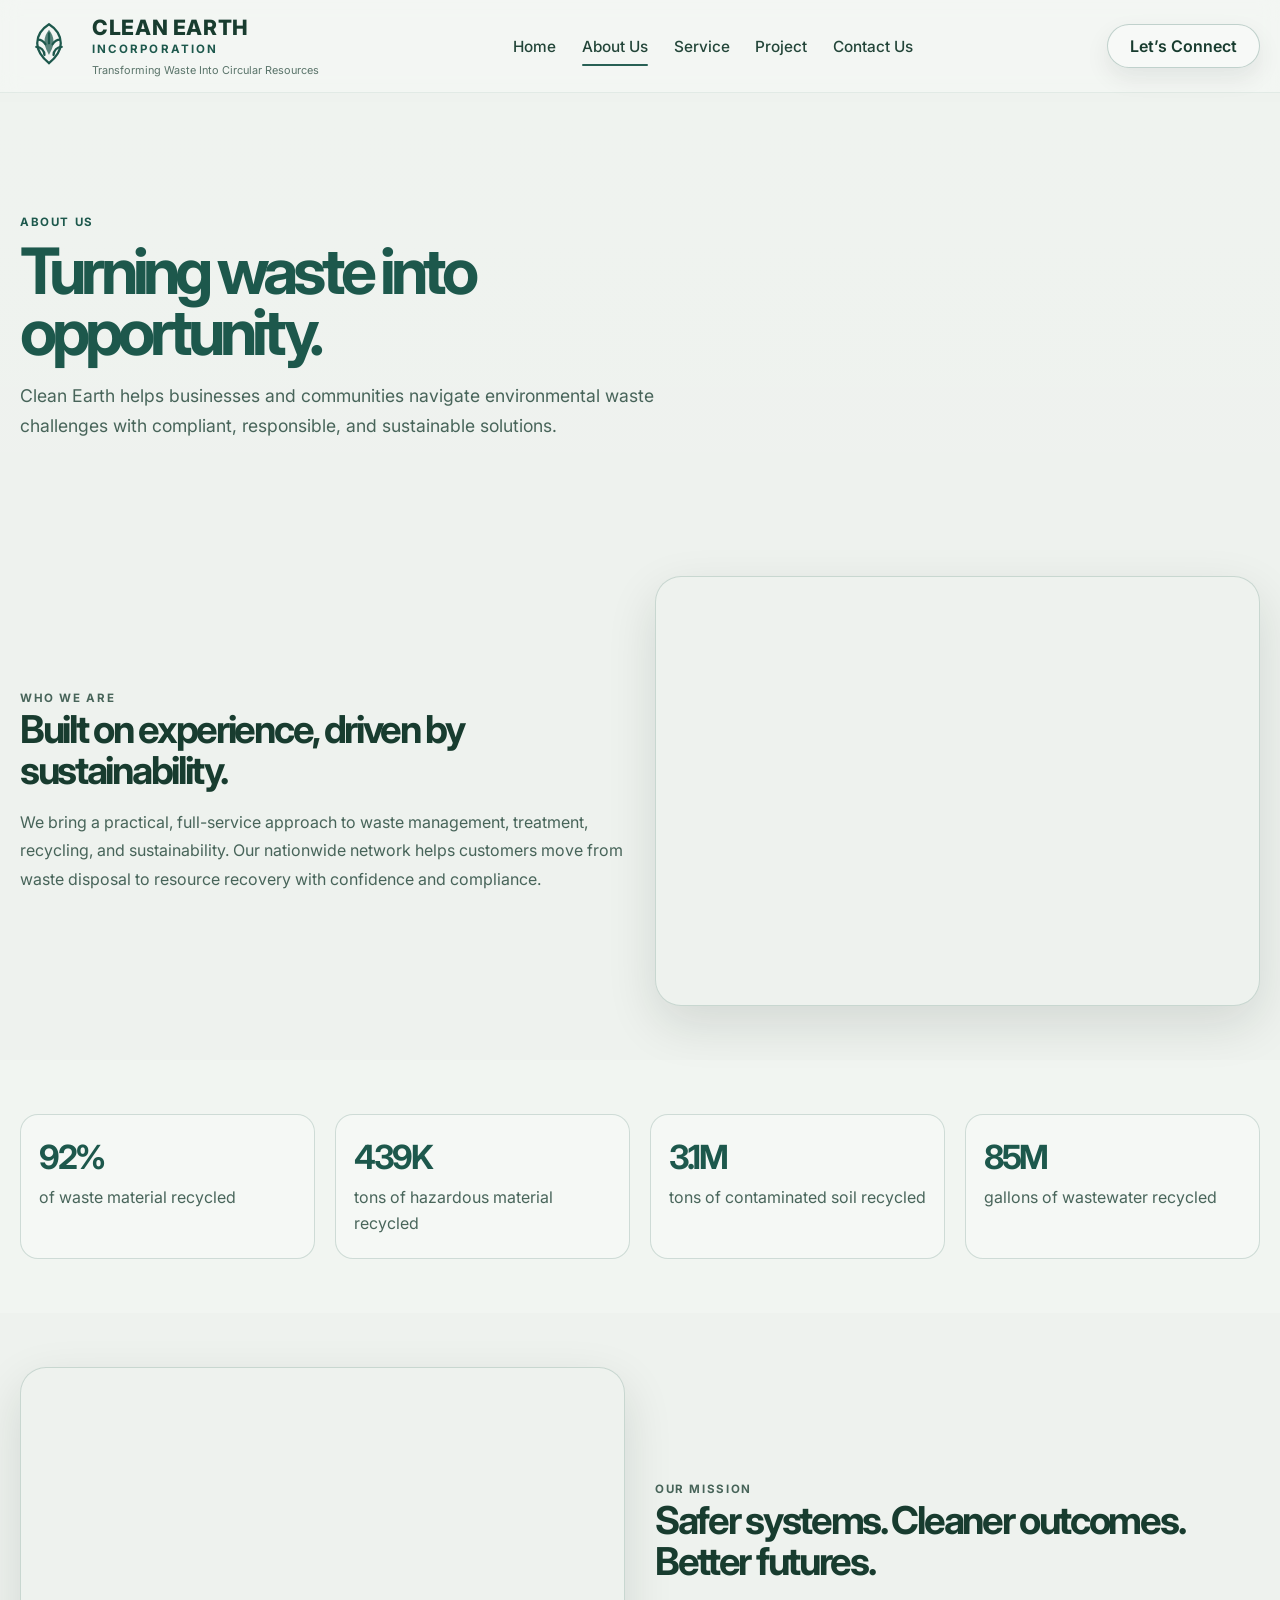
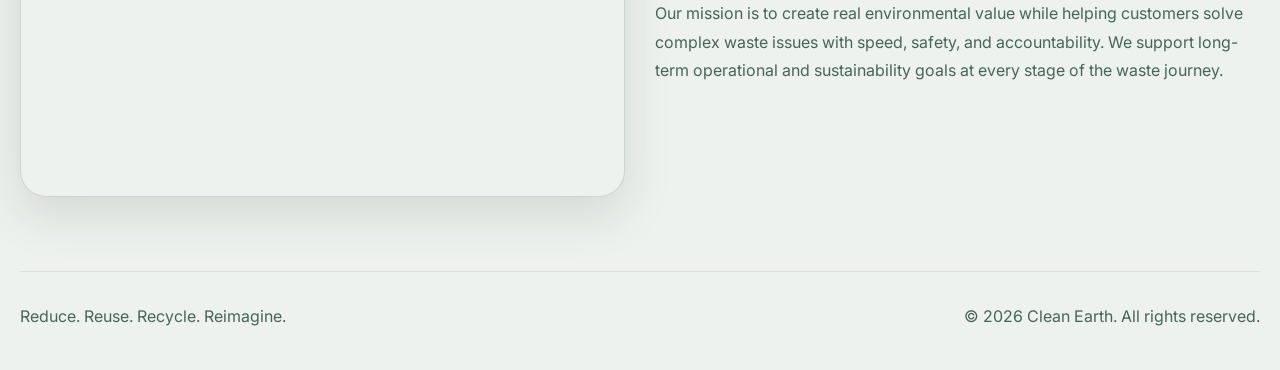
==== about.html @ e3dde5b9 "hello" ====
<!DOCTYPE html>
<html lang="en">
  <head>
    <meta charset="UTF-8" />
    <meta name="viewport" content="width=device-width, initial-scale=1.0" />
    <title>About Us | Clean Earth</title>
    <meta name="description" content="Learn about Clean Earth and our mission to transform waste into circular resources." />
    <link rel="preconnect" href="https://fonts.googleapis.com" />
    <link rel="preconnect" href="https://fonts.gstatic.com" crossorigin />
    <link href="https://fonts.googleapis.com/css2?family=Inter:wght@400;500;600;700;800&family=Cormorant+Garamond:wght@500;600;700&display=swap" rel="stylesheet" />
    <link rel="stylesheet" href="styles.css" />
  </head>
  <body>
    <header class="site-header">
      <div class="container nav-wrap">
        <div class="brand" aria-label="Clean Earth logo and brand">
          <div class="brand-mark" aria-hidden="true">
            <svg viewBox="0 0 64 64" role="img" aria-label="Clean Earth icon">
              <path d="M32 8c-8 5-13 12-13 21 0 10 7 17 13 22 6-5 13-12 13-22 0-9-5-16-13-21Z" fill="none" stroke="currentColor" stroke-width="2.5"/>
              <path d="M32 14c-3 4-5 8-5 13 0 7 4 12 5 15 1-3 5-8 5-15 0-5-2-9-5-13Z" fill="currentColor" opacity=".72"/>
              <path d="M18 33c5 0 9 4 9 9M46 33c-5 0-9 4-9 9M32 18v11M20 25c4 0 6 2 8 5M44 25c-4 0-6 2-8 5" fill="none" stroke="currentColor" stroke-width="2.5" stroke-linecap="round"/>
            </svg>
          </div>
          <div class="brand-text">
            <h2>CLEAN EARTH</h2>
            <span>INCORPORATION</span>
            <small>Transforming Waste Into Circular Resources</small>
          </div>
        </div>

        <button class="nav-toggle" aria-label="Toggle navigation" aria-expanded="false">
          <span></span>
          <span></span>
          <span></span>
        </button>

        <nav class="main-nav" aria-label="Main navigation">
          <a href="index.html">Home</a>
          <a href="about.html">About Us</a>
          <a href="service.html">Service</a>
          <a href="project.html">Project</a>
          <a href="contact.html">Contact Us</a>
        </nav>

        <a href="contact.html" class="connect-btn">Let’s Connect</a>
      </div>
    </header>

    <main>
      <section class="page-hero about-hero">
        <div class="container page-hero-inner">
          <div class="page-copy">
            <p class="eyebrow">About Us</p>
            <h1>Turning waste into opportunity.</h1>
            <p>
              Clean Earth helps businesses and communities navigate environmental waste challenges
              with compliant, responsible, and sustainable solutions.
            </p>
          </div>
        </div>
      </section>

      <section class="page-section">
        <div class="container split-layout">
          <div class="text-panel">
            <p class="eyebrow">Who We Are</p>
            <h2>Built on experience, driven by sustainability.</h2>
            <p>
              We bring a practical, full-service approach to waste management, treatment, recycling,
              and sustainability. Our nationwide network helps customers move from waste disposal to
              resource recovery with confidence and compliance.
            </p>
          </div>
          <div class="image-panel image-panel-one"></div>
        </div>
      </section>

      <section class="page-section muted-section">
        <div class="container stats-grid">
          <div class="stat-box">
            <strong>92%</strong>
            <span>of waste material recycled</span>
          </div>
          <div class="stat-box">
            <strong>439K</strong>
            <span>tons of hazardous material recycled</span>
          </div>
          <div class="stat-box">
            <strong>3.1M</strong>
            <span>tons of contaminated soil recycled</span>
          </div>
          <div class="stat-box">
            <strong>85M</strong>
            <span>gallons of wastewater recycled</span>
          </div>
        </div>
      </section>

      <section class="page-section">
        <div class="container split-layout reverse">
          <div class="image-panel image-panel-two"></div>
          <div class="text-panel">
            <p class="eyebrow">Our Mission</p>
            <h2>Safer systems. Cleaner outcomes. Better futures.</h2>
            <p>
              Our mission is to create real environmental value while helping customers solve complex
              waste issues with speed, safety, and accountability. We support long-term operational
              and sustainability goals at every stage of the waste journey.
            </p>
          </div>
        </div>
      </section>
    </main>

    <footer class="site-footer">
      <div class="container footer-inner">
        <p>Reduce. Reuse. Recycle. Reimagine.</p>
        <p>© 2026 Clean Earth. All rights reserved.</p>
      </div>
    </footer>
    <script src="script.js"></script>
  </body>
</html>
---- styles.css ----
:root {
  --bg: #eef2ee;
  --surface: rgba(255, 255, 255, 0.38);
  --surface-strong: rgba(255, 255, 255, 0.66);
  --text: #183c2f;
  --muted: rgba(24, 60, 47, 0.78);
  --green: #1d584c;
  --green-soft: #7abf8f;
  --line: rgba(29, 88, 76, 0.18);
  --shadow: 0 18px 50px rgba(15, 32, 24, 0.12);
}

* {
  box-sizing: border-box;
}

html {
  scroll-behavior: smooth;
  scroll-padding-top: 120px;
}

body {
  margin: 0;
  padding-top: 102px;
  font-family: "Inter", sans-serif;
  background: var(--bg);
  color: var(--text);
  overflow-x: hidden;
}

section[id] {
  scroll-margin-top: 120px;
}

.page-hero {
  position: relative;
  background:
    linear-gradient(180deg, rgba(255, 255, 255, 0.08), rgba(255, 255, 255, 0.02)),
    url("https://images.unsplash.com/photo-1492496913980-501348b61469?auto=format&fit=crop&w=1800&q=80") center/cover no-repeat;
}

.about-hero,
.project-hero,
.contact-hero {
  min-height: 420px;
}

.page-hero-inner {
  display: flex;
  align-items: center;
  min-height: 420px;
  padding-top: 60px;
  padding-bottom: 28px;
}

.page-copy {
  max-width: 760px;
}

.page-copy h1 {
  margin: 0;
  color: var(--green);
  font-size: clamp(2.8rem, 5vw, 5.2rem);
  letter-spacing: -0.08em;
  line-height: 0.95;
}

.page-copy p:last-of-type {
  margin: 18px 0 0;
  max-width: 640px;
  color: var(--muted);
  font-size: 1.1rem;
  line-height: 1.7;
}

.page-section {
  padding: 54px 0;
}

.muted-section {
  background: rgba(255, 255, 255, 0.18);
}

.split-layout {
  display: grid;
  grid-template-columns: 1fr 1fr;
  gap: 30px;
  align-items: center;
}

.split-layout.reverse {
  grid-template-columns: 1fr 1fr;
}

.text-panel {
  padding: 18px 0;
}

.text-panel h2 {
  margin: 0 0 16px;
  font-size: clamp(2.1rem, 3vw, 3rem);
  letter-spacing: -0.06em;
  line-height: 1.08;
}

.text-panel p {
  margin: 0;
  color: var(--muted);
  line-height: 1.8;
}

.image-panel {
  min-height: 430px;
  border-radius: 26px;
  border: 1px solid var(--line);
  background-size: cover;
  background-position: center;
  box-shadow: var(--shadow);
}

.image-panel-one {
  background-image: url("https://images.unsplash.com/photo-1532996122724-e3c354a0b15b?auto=format&fit=crop&w=1200&q=80");
}

.image-panel-two {
  background-image: url("https://images.unsplash.com/photo-1492496913980-501348b61469?auto=format&fit=crop&w=1200&q=80");
}

.image-panel-three {
  background-image: url("https://images.unsplash.com/photo-1473448912268-2022ce9509d8?auto=format&fit=crop&w=1200&q=80");
}

.stats-grid {
  display: grid;
  grid-template-columns: repeat(4, minmax(0, 1fr));
  gap: 20px;
}

.project-page-grid {
  display: grid;
  grid-template-columns: repeat(3, minmax(0, 1fr));
  gap: 22px;
}

.project-card {
  background: rgba(255, 255, 255, 0.28);
  border: 1px solid var(--line);
  border-radius: 22px;
  overflow: hidden;
  box-shadow: var(--shadow);
}

.project-image {
  min-height: 260px;
  background-size: cover;
  background-position: center;
}

.image-project-one {
  background-image: url("https://images.unsplash.com/photo-1581578731548-c64695cc6952?auto=format&fit=crop&w=900&q=80");
}

.image-project-two {
  background-image: url("https://images.unsplash.com/photo-1532996122724-e3c354a0b15b?auto=format&fit=crop&w=900&q=80");
}

.image-project-three {
  background-image: url("https://images.unsplash.com/photo-1492496913980-501348b61469?auto=format&fit=crop&w=900&q=80");
}

.project-content {
  padding: 18px 18px 20px;
}

.project-content span {
  display: inline-block;
  margin-bottom: 10px;
  color: var(--green);
  font-size: 0.72rem;
  text-transform: uppercase;
  letter-spacing: 0.12em;
  font-weight: 700;
}

.project-content h3 {
  margin: 0;
  font-size: 1.2rem;
  line-height: 1.4;
}

.contact-page-wrap {
  max-width: 980px;
  margin: 0 auto;
}

.large-service-grid {
  grid-template-columns: repeat(4, minmax(0, 1fr));
}

img,
svg {
  max-width: 100%;
  display: block;
}

a {
  transition: all 0.2s ease;
}

.container {
  width: min(1360px, calc(100% - 40px));
  margin: 0 auto;
}

.site-header {
  position: fixed;
  top: 0;
  left: 0;
  right: 0;
  z-index: 100;
  background: rgba(246, 248, 246, 0.62);
  backdrop-filter: blur(10px);
  border-bottom: 1px solid rgba(29, 88, 76, 0.08);
}

.nav-wrap {
  display: flex;
  align-items: center;
  justify-content: space-between;
  min-height: 92px;
  gap: 18px;
}

.brand {
  display: flex;
  align-items: center;
  gap: 14px;
  min-width: 260px;
}

.brand-mark {
  width: 58px;
  height: 58px;
  color: var(--green);
  flex-shrink: 0;
}

.brand-text h2 {
  margin: 0;
  font-size: clamp(1.2rem, 1.65vw, 2rem);
  letter-spacing: 0.03em;
  font-weight: 800;
}

.brand-text span {
  display: block;
  margin-top: 2px;
  font-size: 0.72rem;
  letter-spacing: 0.18em;
  font-weight: 700;
  color: var(--green);
}

.brand-text small {
  display: block;
  margin-top: 7px;
  font-size: 0.68rem;
  color: rgba(24, 60, 47, 0.7);
}

.main-nav {
  display: flex;
  align-items: center;
  justify-content: center;
  gap: clamp(14px, 2vw, 30px);
  flex: 1;
}

.main-nav a {
  position: relative;
  color: var(--text);
  text-decoration: none;
  font-size: 0.96rem;
  font-weight: 500;
  opacity: 0.95;
}

.main-nav a.active::after,
.main-nav a:hover::after,
.main-nav a:focus-visible::after {
  content: "";
  position: absolute;
  left: 0;
  right: 0;
  bottom: -10px;
  height: 2px;
  background: var(--green);
  border-radius: 999px;
}

.connect-btn {
  display: inline-flex;
  align-items: center;
  justify-content: center;
  min-height: 44px;
  padding: 0 22px;
  text-decoration: none;
  color: var(--text);
  border: 1.5px solid rgba(29, 88, 76, 0.25);
  border-radius: 999px;
  background: rgba(255, 255, 255, 0.3);
  font-weight: 600;
  box-shadow: 0 10px 24px rgba(10, 30, 24, 0.08);
}

.hero {
  position: relative;
  background:
    linear-gradient(180deg, rgba(255, 255, 255, 0.12), rgba(255, 255, 255, 0.14)),
    url("https://images.unsplash.com/photo-1501004318641-b39e6451bec6?auto=format&fit=crop&w=1800&q=80") center/cover no-repeat;
  min-height: 760px;
}

.hero::before {
  content: "";
  position: absolute;
  inset: 0;
  background: rgba(255, 255, 255, 0.12);
  pointer-events: none;
}

.hero-inner {
  position: relative;
  z-index: 1;
  display: grid;
  grid-template-columns: 1.1fr 0.9fr;
  align-items: end;
  gap: 30px;
  min-height: 760px;
  padding-top: 42px;
  padding-bottom: 36px;
}

.hero-copy {
  max-width: 680px;
}

.hero-copy h1 {
  margin: 0;
  color: var(--green);
  font-size: clamp(4rem, 7vw, 9.4rem);
  line-height: 0.88;
  letter-spacing: -0.08em;
  font-weight: 800;
}

.hero-copy h1 span {
  display: block;
  margin-top: 12px;
  font-family: "Cormorant Garamond", serif;
  font-style: italic;
  font-weight: 600;
  letter-spacing: -0.05em;
  color: rgba(29, 88, 76, 0.9);
}

.rule {
  width: 180px;
  height: 2px;
  background: rgba(29, 88, 76, 0.52);
  margin: 22px 0 28px;
}

.hero-copy p {
  max-width: 560px;
  margin: 0;
  color: var(--muted);
  font-size: 1.15rem;
  line-height: 1.7;
}

.explore-btn,
.secondary-btn {
  display: inline-flex;
  align-items: center;
  justify-content: center;
  min-height: 52px;
  padding: 0 24px;
  border-radius: 14px;
  text-decoration: none;
  font-weight: 600;
}

.explore-btn {
  margin-top: 30px;
  background: linear-gradient(135deg, var(--green), #3c9a67);
  color: #f4fff7;
  box-shadow: 0 14px 30px rgba(29, 88, 76, 0.18);
}

.hero-visual {
  position: relative;
  height: 640px;
  min-height: 420px;
}

.sun-glow {
  position: absolute;
  left: 30px;
  right: 0;
  top: 20px;
  width: 560px;
  height: 560px;
  border-radius: 50%;
  background: rgba(165, 210, 168, 0.12);
  border: 1px solid rgba(29, 88, 76, 0.14);
}

.bird {
  position: absolute;
  right: 260px;
  top: 80px;
  width: 60px;
  height: 28px;
  border-top: 3px solid rgba(25, 67, 57, 0.8);
  border-radius: 50%;
  transform: rotate(12deg);
}

.bird::before,
.bird::after {
  content: "";
  position: absolute;
  width: 30px;
  height: 18px;
  border-top: 3px solid rgba(25, 67, 57, 0.8);
  border-radius: 50%;
  top: 0;
}

.bird::before {
  left: -6px;
  transform: rotate(18deg);
}

.bird::after {
  right: -8px;
  transform: rotate(-18deg);
}

.mountain-scene {
  position: absolute;
  inset: 10px 0 0 0;
  background:
    linear-gradient(to top, rgba(255, 255, 255, 0.12), rgba(255, 255, 255, 0)),
    url("https://images.unsplash.com/photo-1500530855697-b586d89ba3ee?auto=format&fit=crop&w=1200&q=80") center/cover no-repeat;
  filter: saturate(0.8) contrast(1.05);
  clip-path: ellipse(75% 72% at 55% 46%);
  opacity: 0.9;
}

.earth-orb {
  position: absolute;
  right: 18px;
  bottom: 6px;
  width: 250px;
  height: 250px;
  border-radius: 50%;
  border: 1px solid rgba(29, 88, 76, 0.12);
  background: rgba(237, 245, 239, 0.44);
  box-shadow: inset 0 0 28px rgba(255, 255, 255, 0.55);
}

.feature-strip {
  position: relative;
  margin-top: -20px;
  z-index: 2;
}

.feature-grid {
  display: grid;
  grid-template-columns: repeat(5, minmax(0, 1fr));
  background: rgba(255, 255, 255, 0.36);
  border: 1px solid var(--line);
  backdrop-filter: blur(6px);
  border-radius: 26px 26px 0 0;
  overflow: hidden;
}

.feature-card {
  padding: 22px 18px 20px;
  text-align: center;
  border-right: 1px solid var(--line);
}

.feature-card:last-child {
  border-right: none;
}

.icon-box {
  width: 56px;
  height: 56px;
  margin: 0 auto 14px;
  display: grid;
  place-items: center;
  border: 1px solid var(--line);
  border-radius: 50%;
  background: rgba(255, 255, 255, 0.24);
  color: var(--green);
}

.feature-card h3 {
  margin: 0 0 10px;
  font-size: 1.02rem;
  line-height: 1.3;
}

.feature-card p {
  margin: 0;
  font-size: 0.9rem;
  line-height: 1.6;
  color: var(--muted);
}

.visual-showcase {
  padding-top: 48px;
}

.showcase-grid {
  display: grid;
  grid-template-columns: 1.15fr 1fr 1fr;
  gap: 20px;
  margin-top: 24px;
}

.showcase-card {
  background: rgba(255, 255, 255, 0.28);
  border: 1px solid var(--line);
  border-radius: 22px;
  overflow: hidden;
  box-shadow: var(--shadow);
}

.showcase-card.tall {
  grid-row: span 2;
}

.showcase-image {
  min-height: 260px;
  background-size: cover;
  background-position: center;
}

.image-one {
  background-image: url("https://images.unsplash.com/photo-1532996122724-e3c354a0b15b?auto=format&fit=crop&w=900&q=80");
}

.image-two {
  background-image: url("https://images.unsplash.com/photo-1581578731548-c64695cc6952?auto=format&fit=crop&w=900&q=80");
}

.image-three {
  background-image: url("https://images.unsplash.com/photo-1492496913980-501348b61469?auto=format&fit=crop&w=900&q=80");
}

.showcase-content {
  padding: 18px 18px 20px;
}

.showcase-content span {
  display: inline-block;
  color: var(--green);
  font-size: 0.72rem;
  text-transform: uppercase;
  letter-spacing: 0.12em;
  font-weight: 700;
  margin-bottom: 8px;
}

.showcase-content h3 {
  margin: 0;
  font-size: 1.1rem;
  line-height: 1.4;
}

.impact {
  padding-top: 34px;
}

.impact-inner {
  display: grid;
  grid-template-columns: 1fr 1.2fr 1.1fr;
  gap: 24px;
  align-items: stretch;
}

.impact-copy {
  padding: 32px 28px;
  background: rgba(255, 255, 255, 0.26);
  border: 1px solid var(--line);
  border-radius: 24px;
}

.impact-visual {
  display: grid;
  grid-template-rows: 1fr 1fr;
  gap: 18px;
}

.impact-photo {
  min-height: 220px;
  border-radius: 22px;
  background-size: cover;
  background-position: center;
  border: 1px solid var(--line);
  box-shadow: var(--shadow);
}

.impact-photo-one {
  background-image: url("https://images.unsplash.com/photo-1532996122724-e3c354a0b15b?auto=format&fit=crop&w=900&q=80");
}

.impact-photo-two {
  background-image: url("https://images.unsplash.com/photo-1492496913980-501348b61469?auto=format&fit=crop&w=900&q=80");
}

.eyebrow {
  margin: 0 0 12px;
  color: var(--green);
  text-transform: uppercase;
  letter-spacing: 0.14em;
  font-weight: 700;
  font-size: 0.72rem;
}

.impact-copy h2,
.section-heading h2,
.cta-box h2 {
  margin: 0 0 18px;
  font-size: clamp(2.1rem, 4vw, 3.3rem);
  letter-spacing: -0.07em;
  line-height: 1.05;
}

.impact-copy p,
.project-copy p,
.service-card p,
.cta-box p {
  margin: 0;
  color: var(--muted);
  line-height: 1.75;
}

.impact-stats {
  display: grid;
  grid-template-columns: repeat(2, minmax(0, 1fr));
  gap: 18px;
}

.stat-box {
  background: rgba(255, 255, 255, 0.28);
  border: 1px solid var(--line);
  border-radius: 18px;
  padding: 22px 18px;
}

.stat-box strong {
  display: block;
  color: var(--green);
  font-size: clamp(1.9rem, 2.6vw, 2.5rem);
  letter-spacing: -0.07em;
  margin-bottom: 8px;
}

.stat-box span {
  color: var(--muted);
  line-height: 1.6;
}

.services,
.projects {
  padding-top: 58px;
}

.section-heading {
  margin-bottom: 28px;
}

.center {
  text-align: center;
}

.service-visual {
  position: relative;
  margin-bottom: 24px;
  min-height: 280px;
  border-radius: 26px;
  overflow: hidden;
  border: 1px solid var(--line);
  box-shadow: var(--shadow);
}

.service-photo-main {
  width: 100%;
  height: 100%;
  min-height: 280px;
  background:
    linear-gradient(180deg, rgba(13, 31, 25, 0.12), rgba(13, 31, 25, 0.35)),
    url("https://images.unsplash.com/photo-1473448912268-2022ce9509d8?auto=format&fit=crop&w=1600&q=80") center/cover no-repeat;
}

.service-badge {
  position: absolute;
  right: 24px;
  bottom: 24px;
  display: grid;
  gap: 6px;
  padding: 20px 22px;
  background: rgba(255, 255, 255, 0.82);
  border: 1px solid rgba(29, 88, 76, 0.12);
  border-radius: 18px;
  backdrop-filter: blur(4px);
}

.service-badge strong {
  color: var(--green);
  font-size: 1.3rem;
  letter-spacing: -0.05em;
}

.service-badge span {
  color: var(--muted);
  font-size: 0.82rem;
}

.service-grid {
  display: grid;
  grid-template-columns: repeat(4, minmax(0, 1fr));
  gap: 20px;
}

.service-card {
  background: rgba(255, 255, 255, 0.26);
  border: 1px solid var(--line);
  border-radius: 20px;
  padding: 24px 20px;
  box-shadow: var(--shadow);
}

.service-card h3 {
  margin: 0 0 10px;
  font-size: 1.1rem;
  letter-spacing: -0.04em;
}

.projects-inner {
  display: grid;
  gap: 24px;
}

.large-gap {
  margin-bottom: 6px;
}

.project-panel {
  display: grid;
  grid-template-columns: 0.9fr 1.1fr;
  gap: 20px;
  align-items: center;
  background: rgba(255, 255, 255, 0.28);
  border: 1px solid var(--line);
  border-radius: 24px;
  padding: 26px 24px;
}

.project-visual {
  min-height: 340px;
}

.project-photo {
  width: 100%;
  height: 100%;
  min-height: 340px;
  border-radius: 22px;
  background:
    linear-gradient(180deg, rgba(18, 40, 33, 0.18), rgba(18, 40, 33, 0.35)),
    url("https://images.unsplash.com/photo-1581578731548-c64695cc6952?auto=format&fit=crop&w=1200&q=80") center/cover no-repeat;
  border: 1px solid var(--line);
  box-shadow: var(--shadow);
}

.label {
  display: inline-block;
  margin-bottom: 14px;
  font-size: 0.8rem;
  text-transform: uppercase;
  letter-spacing: 0.12em;
  color: var(--green);
  font-weight: 700;
}

.project-meta {
  display: grid;
  grid-template-columns: repeat(3, minmax(0, 1fr));
  gap: 16px;
}

.project-meta div {
  background: rgba(255, 255, 255, 0.26);
  border: 1px solid var(--line);
  border-radius: 16px;
  padding: 18px 14px;
  text-align: center;
}

.project-meta strong {
  display: block;
  color: var(--green);
  font-size: 1.4rem;
  margin-bottom: 8px;
}

.project-meta span {
  color: var(--muted);
  font-size: 0.82rem;
}

.cta-section {
  padding-top: 58px;
  padding-bottom: 30px;
}

.contact-panel {
  display: grid;
  grid-template-columns: 0.7fr 1.1fr 1fr;
  gap: 24px;
  align-items: center;
  padding: 30px 28px;
  background: rgba(255, 255, 255, 0.28);
  border: 1px solid var(--line);
  border-radius: 28px;
  box-shadow: var(--shadow);
}

.contact-visual {
  min-height: 360px;
}

.contact-photo {
  width: 100%;
  height: 100%;
  min-height: 360px;
  border-radius: 20px;
  background:
    linear-gradient(180deg, rgba(20, 42, 35, 0.06), rgba(20, 42, 35, 0.38)),
    url("https://images.unsplash.com/photo-1520607162513-77705c0f0d4a?auto=format&fit=crop&w=1200&q=80") center/cover no-repeat;
  border: 1px solid var(--line);
  box-shadow: var(--shadow);
}

.contact-copy {
  text-align: left;
}

.contact-copy .eyebrow {
  margin-bottom: 10px;
}

.contact-copy h2 {
  margin: 0 0 16px;
  font-size: clamp(2.2rem, 4vw, 3.2rem);
  letter-spacing: -0.07em;
  line-height: 1.04;
}

.contact-copy p:not(.eyebrow) {
  max-width: 520px;
  color: var(--muted);
  line-height: 1.75;
  margin: 0;
}

.contact-details {
  display: grid;
  gap: 14px;
  margin-top: 26px;
}

.contact-item {
  display: flex;
  justify-content: space-between;
  align-items: center;
  gap: 16px;
  padding: 16px 18px;
  background: rgba(255, 255, 255, 0.24);
  border: 1px solid rgba(29, 88, 76, 0.12);
  border-radius: 16px;
}

.contact-item span {
  color: var(--muted);
  font-size: 0.82rem;
  line-height: 1.5;
  flex: 1;
}

.contact-item a {
  color: var(--green);
  text-decoration: none;
  font-weight: 700;
  white-space: nowrap;
}

.contact-form {
  background: rgba(255, 255, 255, 0.26);
  border: 1px solid rgba(29, 88, 76, 0.12);
  border-radius: 22px;
  padding: 22px;
}

.form-row {
  display: grid;
  grid-template-columns: repeat(2, minmax(0, 1fr));
  gap: 16px;
  margin-bottom: 16px;
}

.form-group {
  display: flex;
  flex-direction: column;
  gap: 8px;
}

.form-group label {
  font-size: 0.82rem;
  font-weight: 600;
  color: var(--text);
}

.form-group input,
.form-group textarea {
  width: 100%;
  border: 1px solid rgba(29, 88, 76, 0.18);
  background: rgba(255, 255, 255, 0.7);
  border-radius: 12px;
  padding: 14px 14px;
  font: inherit;
  color: var(--text);
  resize: vertical;
}

.form-group input::placeholder,
.form-group textarea::placeholder {
  color: rgba(24, 60, 47, 0.48);
}

.form-group input:focus,
.form-group textarea:focus {
  outline: 2px solid rgba(29, 88, 76, 0.18);
  border-color: rgba(29, 88, 76, 0.32);
}

.form-btn {
  border: none;
  cursor: pointer;
  margin-top: 12px;
  width: 100%;
}

.cta-actions {
  margin-top: 24px;
  display: flex;
  justify-content: flex-start;
  gap: 16px;
  flex-wrap: wrap;
}

.secondary-btn {
  border: 1px solid rgba(29, 88, 76, 0.25);
  background: rgba(255, 255, 255, 0.22);
  color: var(--text);
}

.site-footer {
  padding: 20px 0 28px;
}

.footer-inner {
  display: flex;
  justify-content: space-between;
  gap: 18px;
  flex-wrap: wrap;
  color: var(--muted);
  border-top: 1px solid rgba(29, 88, 76, 0.12);
  padding-top: 18px;
}

.nav-toggle {
  display: none;
  width: 44px;
  height: 42px;
  border: 1px solid rgba(29, 88, 76, 0.2);
  border-radius: 12px;
  background: rgba(255, 255, 255, 0.22);
  padding: 8px;
  cursor: pointer;
}

.nav-toggle span {
  display: block;
  width: 100%;
  height: 2px;
  border-radius: 999px;
  background: var(--text);
  margin: 6px 0;
}

@media (max-width: 1100px) {
  .hero-inner,
  .impact-inner,
  .project-panel,
  .contact-panel,
  .split-layout,
  .project-page-grid {
    grid-template-columns: 1fr;
  }

  .hero-inner {
    min-height: auto;
    padding-top: 62px;
  }

  .service-grid,
  .stats-grid,
  .large-service-grid {
    grid-template-columns: repeat(2, minmax(0, 1fr));
  }

  .contact-visual,
  .project-visual {
    min-height: 260px;
  }

  .page-hero-inner {
    min-height: 360px;
  }
}

@media (max-width: 820px) {
  .nav-wrap {
    flex-wrap: wrap;
    justify-content: space-between;
    min-height: 84px;
    padding: 14px 0;
  }

  .main-nav {
    order: 3;
    width: 100%;
    display: none;
    flex-direction: column;
    align-items: flex-start;
    background: rgba(255, 255, 255, 0.52);
    border: 1px solid var(--line);
    border-radius: 16px;
    padding: 18px 16px;
  }

  .main-nav.open {
    display: flex;
  }

  .nav-toggle {
    display: block;
  }

  .connect-btn {
    display: none;
  }

  .feature-grid {
    grid-template-columns: repeat(2, minmax(0, 1fr));
  }

  .impact-stats,
  .project-meta,
  .stats-grid,
  .large-service-grid {
    grid-template-columns: repeat(2, minmax(0, 1fr));
  }

  .page-copy h1 {
    font-size: clamp(2.3rem, 11vw, 4rem);
  }

  .image-panel,
  .project-image {
    min-height: 280px;
  }
}

@media (max-width: 560px) {
  .hero {
    min-height: 620px;
  }

  .hero-inner {
    padding-top: 48px;
    padding-bottom: 24px;
  }

  .hero-copy h1 {
    font-size: clamp(3rem, 17vw, 5rem);
  }

  .rule {
    width: 120px;
  }

  .hero-copy p {
    font-size: 1rem;
  }

  .showcase-grid,
  .feature-grid,
  .impact-stats,
  .service-grid,
  .project-meta,
  .stats-grid,
  .large-service-grid,
  .contact-panel,
  .form-row {
    grid-template-columns: 1fr;
  }

  .page-hero-inner {
    min-height: 320px;
    padding-top: 40px;
  }

  .page-copy p:last-of-type {
    font-size: 1rem;
  }

  .showcase-card.tall {
    grid-row: auto;
  }

  .feature-card {
    border-right: none;
    border-bottom: 1px solid var(--line);
  }

  .feature-card:last-child {
    border-bottom: none;
  }

  .contact-panel {
    padding: 24px 18px;
  }

  .contact-copy {
    text-align: center;
  }

  .contact-copy p:not(.eyebrow) {
    margin: 0 auto;
  }

  .contact-item {
    flex-direction: column;
    align-items: flex-start;
  }

  .cta-actions {
    justify-content: center;
    flex-direction: column;
  }

  .explore-btn,
  .secondary-btn,
  .form-btn {
    width: 100%;
  }
}
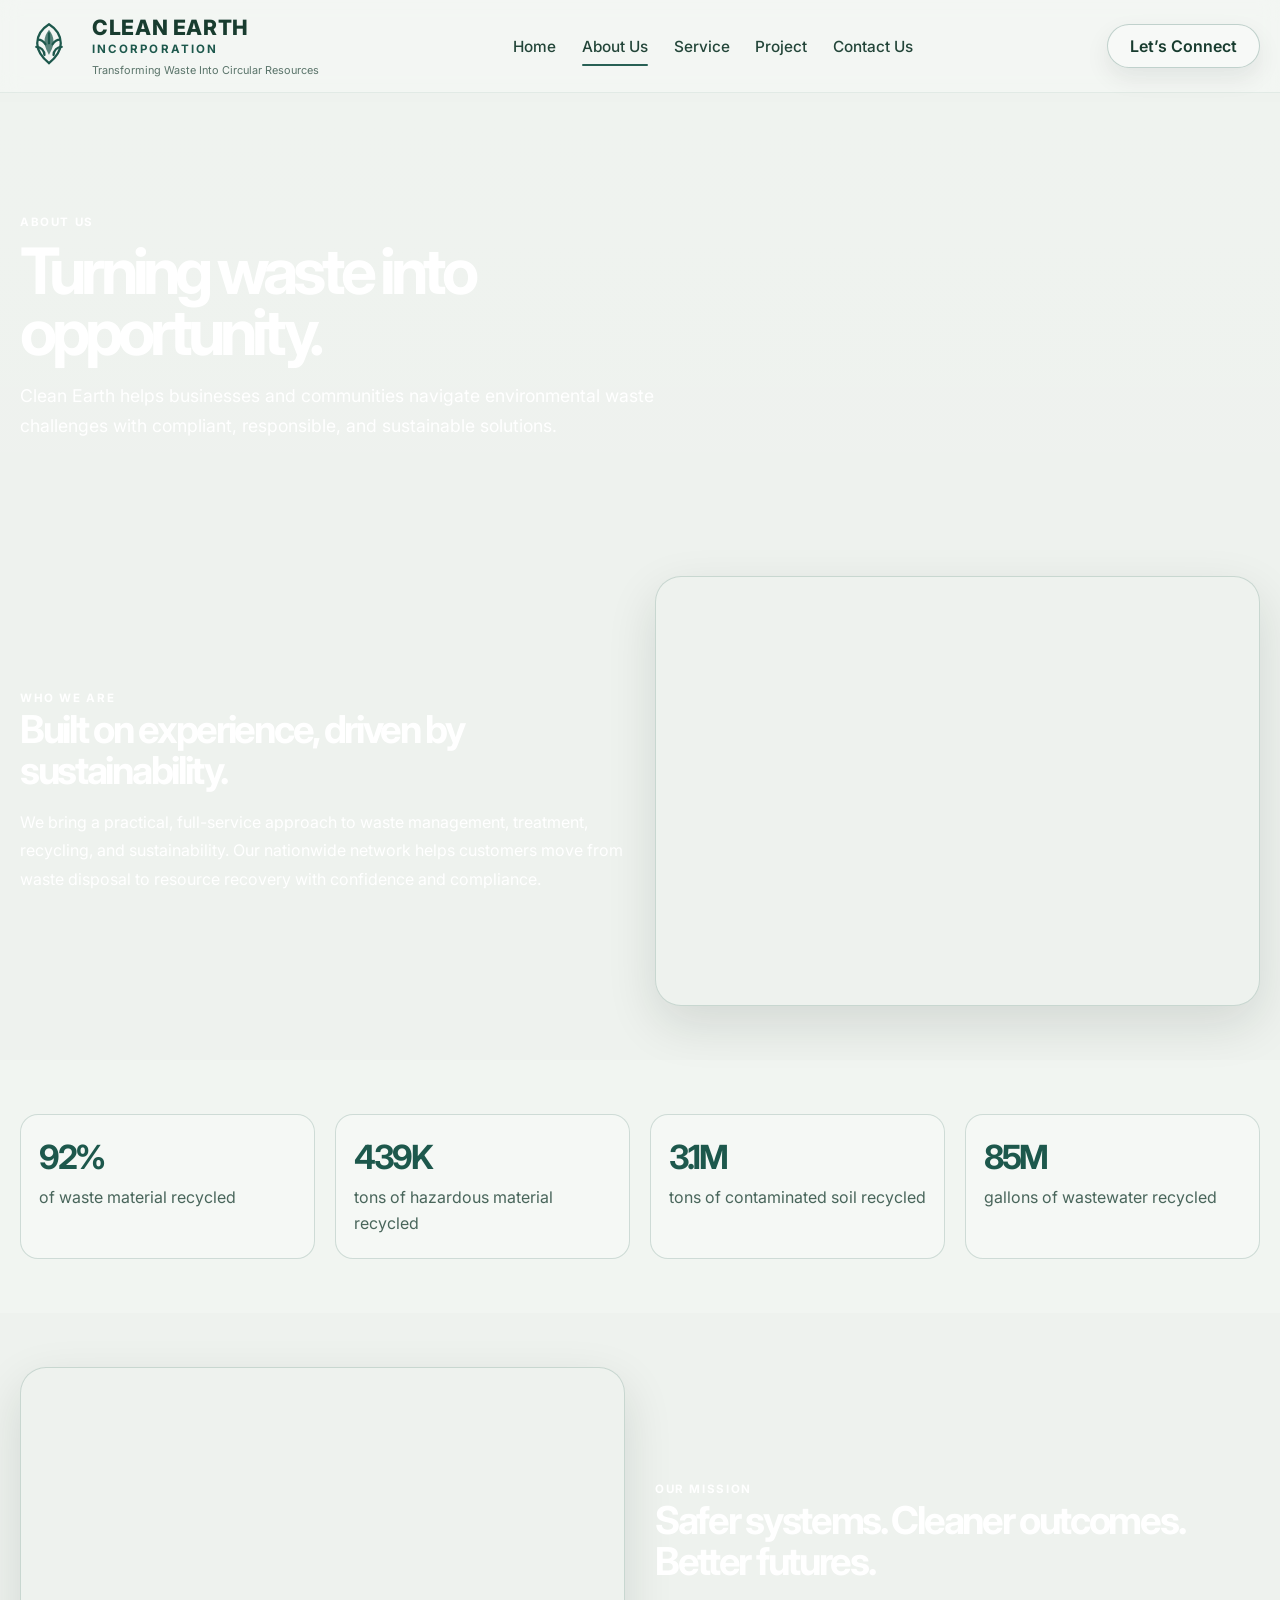
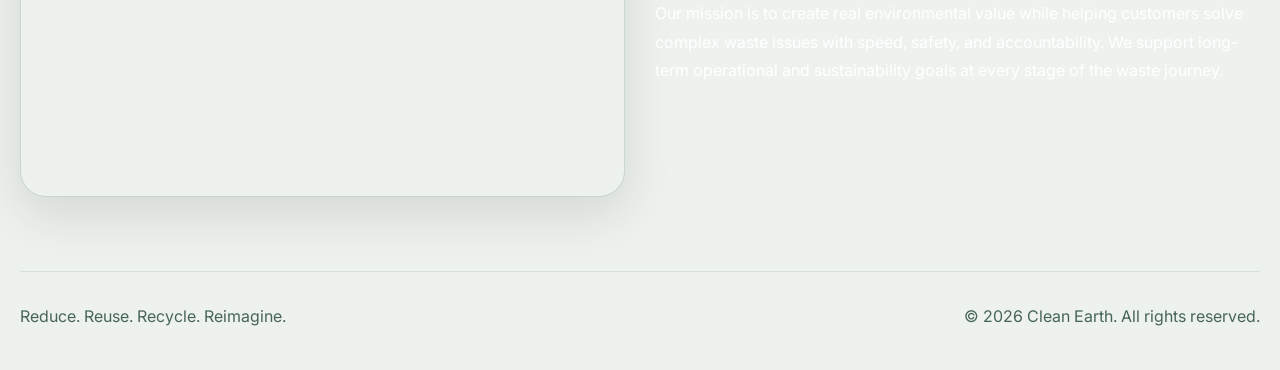
==== commit 416be27f: "chance text colour" ====
--- a/about.html
+++ b/about.html
@@ -9,6 +9,16 @@
     <link rel="preconnect" href="https://fonts.gstatic.com" crossorigin />
     <link href="https://fonts.googleapis.com/css2?family=Inter:wght@400;500;600;700;800&family=Cormorant+Garamond:wght@500;600;700&display=swap" rel="stylesheet" />
     <link rel="stylesheet" href="styles.css" />
+    <style>
+      .about-hero .page-copy h1,
+      .about-hero .page-copy p:last-of-type,
+      .about-hero .eyebrow,
+      .text-panel .eyebrow,
+      .text-panel h2,
+      .text-panel p {
+        color: #ffffff;
+      }
+    </style>
   </head>
   <body>
     <header class="site-header">
@@ -42,7 +52,7 @@
           <a href="contact.html">Contact Us</a>
         </nav>
 
-        <a href="contact.html" class="connect-btn">Let’s Connect</a>
+        <a href="connect.html" class="connect-btn">Let’s Connect</a>
       </div>
     </header>
 
--- a/styles.css
+++ b/styles.css
@@ -647,8 +647,23 @@
 .service-card p,
 .cta-box p {
   margin: 0;
-  color: var(--muted);
+  color: var(--text);
   line-height: 1.75;
+}
+
+.project-copy {
+  color: var(--text);
+}
+
+.project-copy p {
+  color: #315f4e;
+  font-weight: 500;
+  line-height: 1.8;
+}
+
+.project-copy .label {
+  color: #175b47;
+  font-weight: 800;
 }
 
 .impact-stats {
@@ -767,10 +782,11 @@
   grid-template-columns: 0.9fr 1.1fr;
   gap: 20px;
   align-items: center;
-  background: rgba(255, 255, 255, 0.28);
+  background: linear-gradient(135deg, rgba(255,255,255,0.84), rgba(235,244,236,0.82));
   border: 1px solid var(--line);
   border-radius: 24px;
   padding: 26px 24px;
+  box-shadow: var(--shadow);
 }
 
 .project-visual {
@@ -795,8 +811,8 @@
   font-size: 0.8rem;
   text-transform: uppercase;
   letter-spacing: 0.12em;
-  color: var(--green);
-  font-weight: 700;
+  color: #0d513f;
+  font-weight: 800;
 }
 
 .project-meta {
@@ -815,13 +831,13 @@
 
 .project-meta strong {
   display: block;
-  color: var(--green);
-  font-size: 1.4rem;
+  color: #176d55;
+  font-size: 1.45rem;
   margin-bottom: 8px;
 }
 
 .project-meta span {
-  color: var(--muted);
+  color: #50786c;
   font-size: 0.82rem;
 }
 
